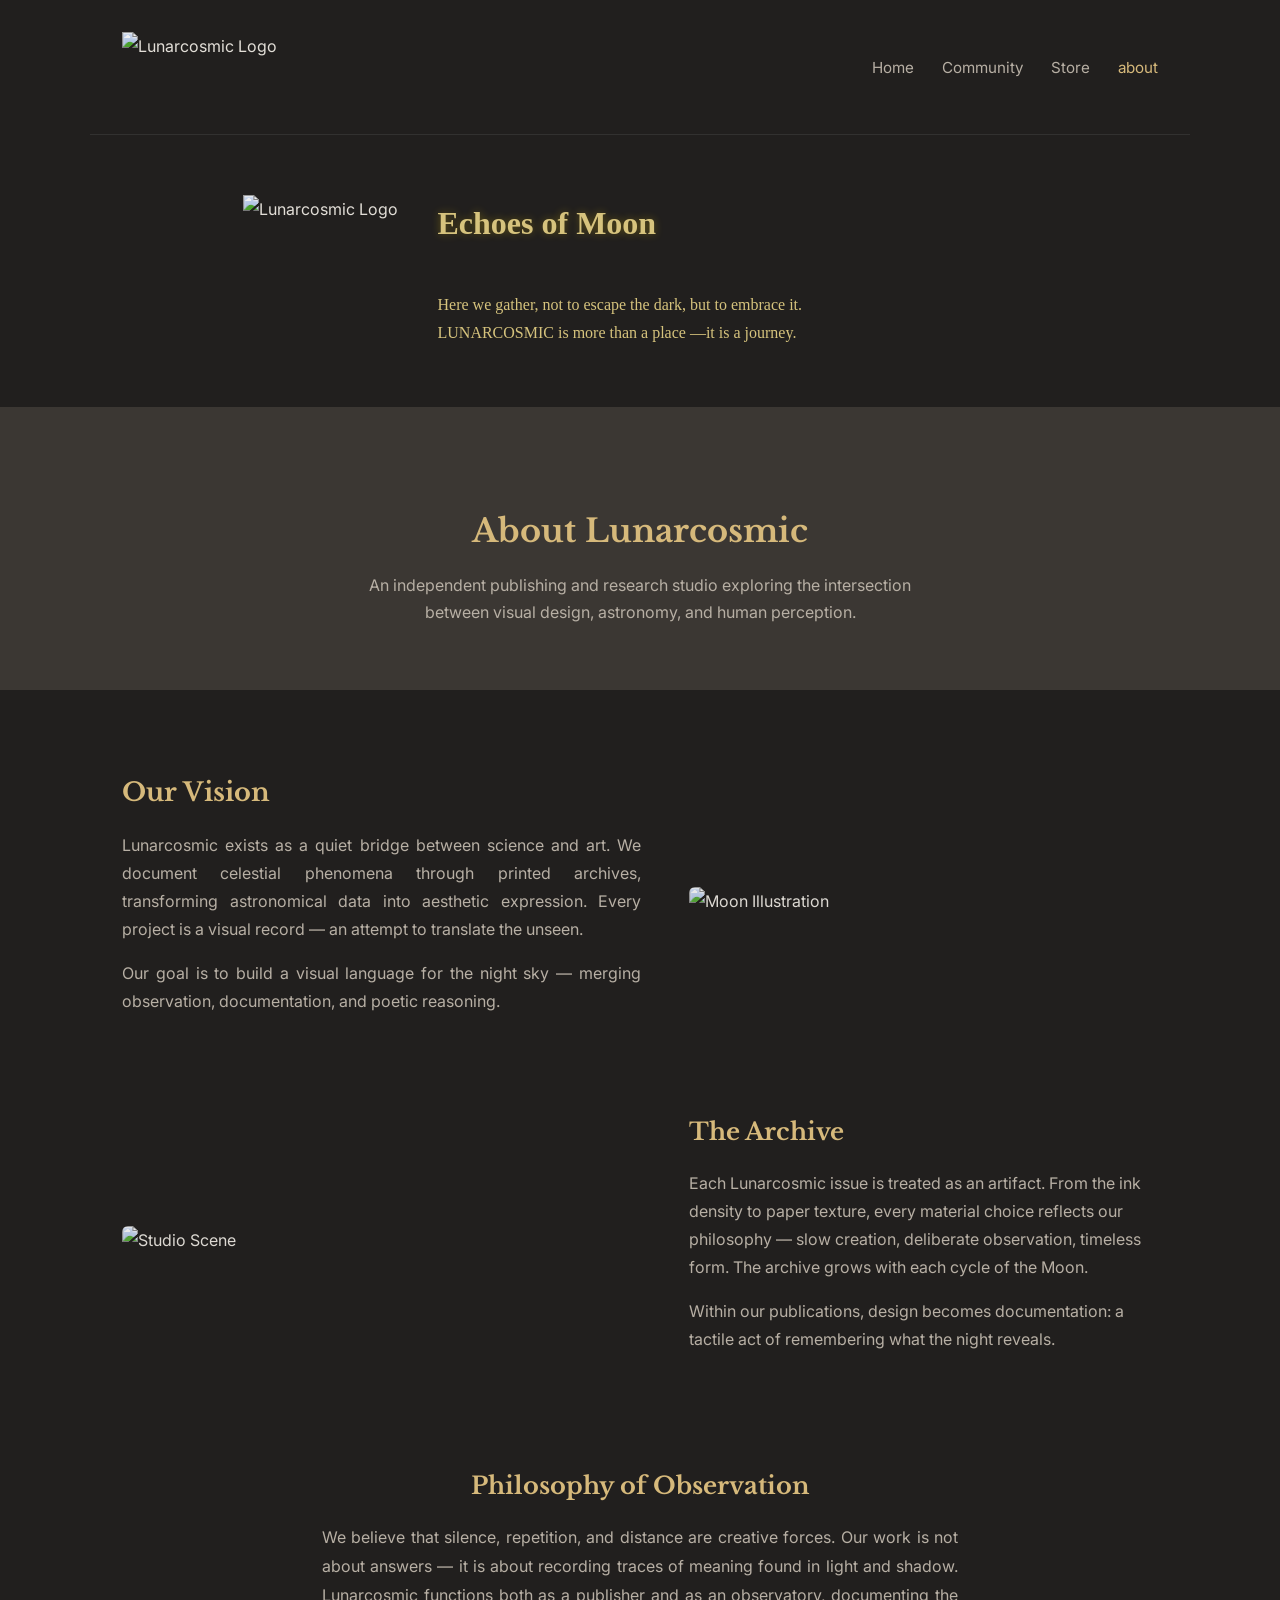
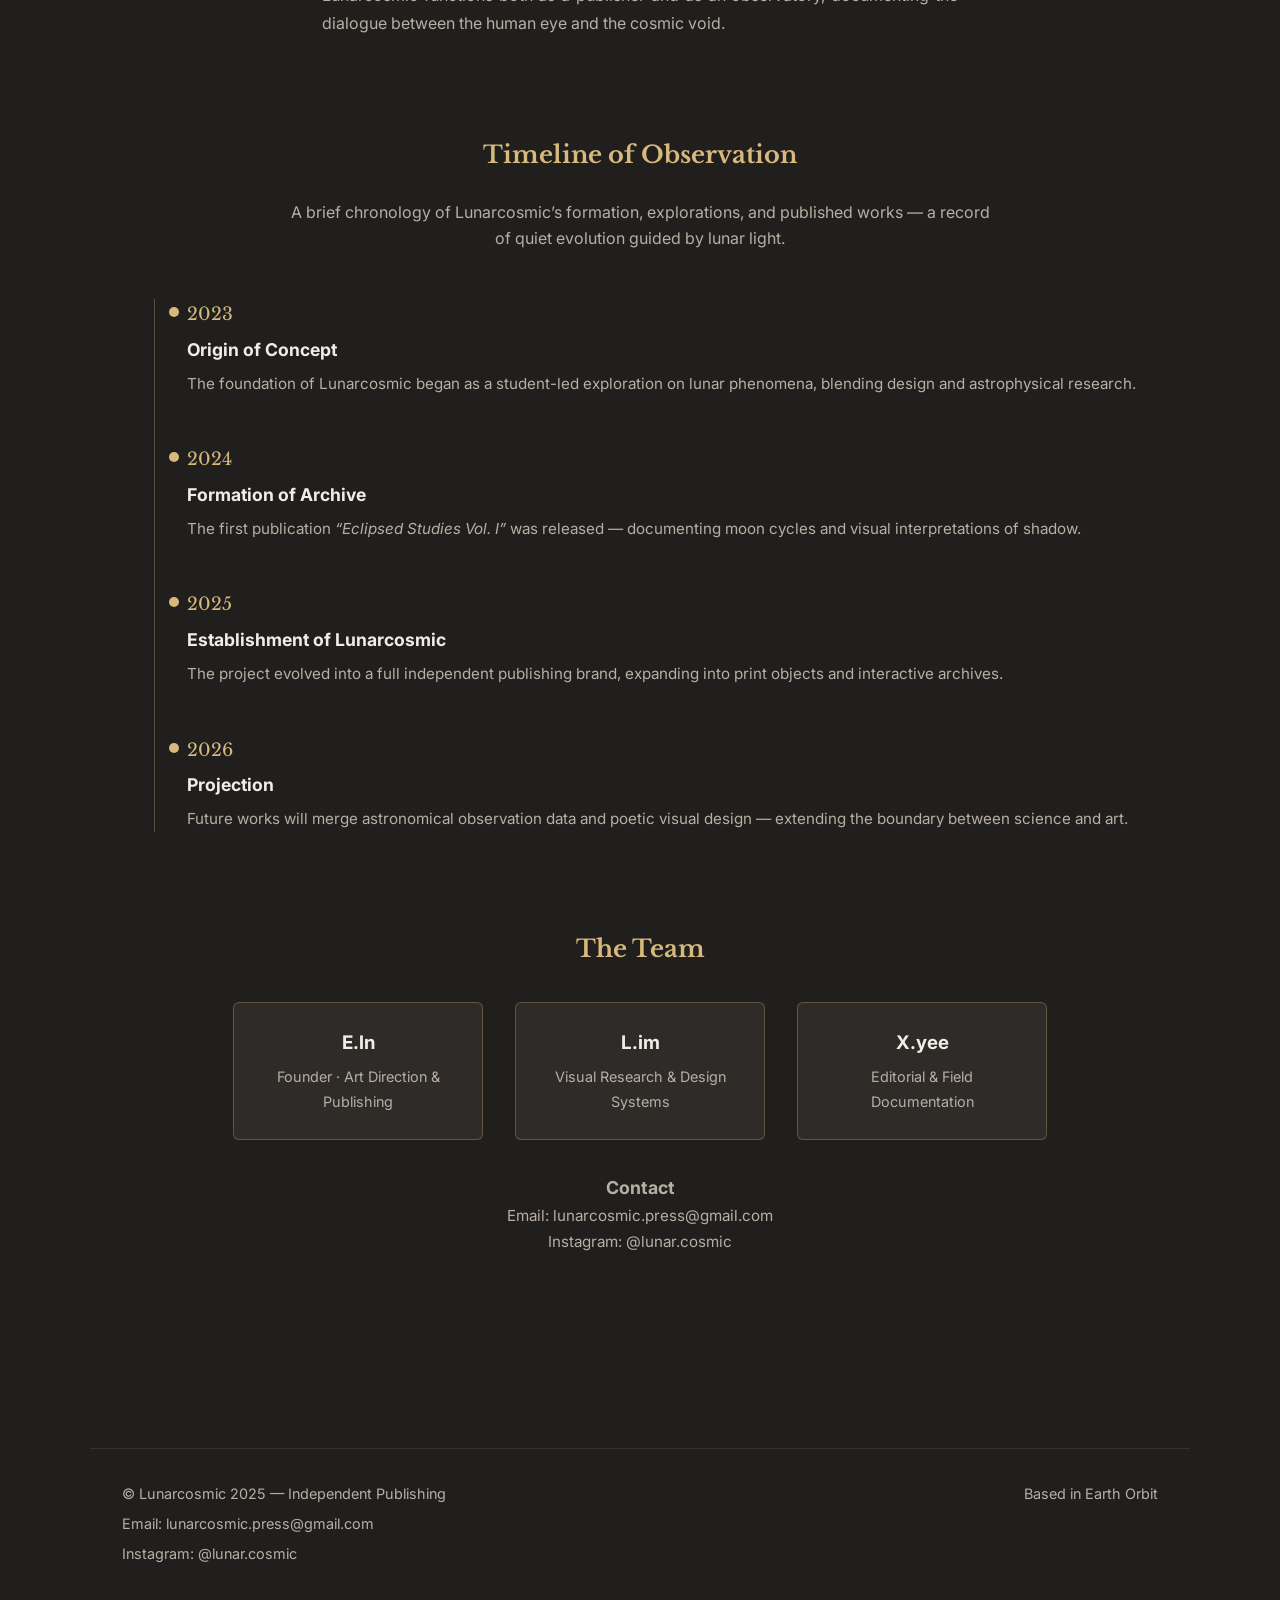
==== about.html @ 2472b433 "Update about.html" ====
<!DOCTYPE html>
<html lang="en">

<head>
    <meta charset="UTF-8">
    <meta name="viewport" content="width=device-width, initial-scale=1.0">
    <title>About — Lunarcosmic</title>
    <link rel="stylesheet" href="css/styles.css">
</head>

<body>

    <!-- HEADER -->
    <header class="header">
        <div class="brand">
            <img src="images/logo.png" alt="Lunarcosmic Logo" class="logo-img">
        </div>
        <nav>
            <nav>
  <a href="index.html">Home</a>
  <a href="community.html">Community</a>
  <a href="store.html">Store</a>
  <a href="about.html" class="active">about</a></a>
</nav>

        </nav>
    </header>

    <!-- intro-section -->
    <section class="intro-section">
        <div class="intro-image">
            <img src="images/logo2.png" alt="Lunarcosmic Logo" class="logo2-img">
        </div>
        <div class="intro-text">
            <h2>Echoes of Moon</h2>
            <p>
                <br>
                Here we gather, not to escape the dark, but to embrace it.<br>
                LUNARCOSMIC is more than a place —it is a journey.
            </p>
        </div>
    </section>

    <!-- HERO -->
    <section class="about-hero">
        <h1>About Lunarcosmic</h1>
        <p>An independent publishing and research studio exploring the intersection between visual design, astronomy,
            and human perception.</p>
    </section>

    <!-- MISSION -->
    <section class="about-mission">
        <div class="mission-text">
            <h2>Our Vision</h2>
            <p>Lunarcosmic exists as a quiet bridge between science and art. We document celestial phenomena through
                printed archives,
                transforming astronomical data into aesthetic expression. Every project is a visual record — an attempt
                to translate the unseen.</p>
            <p>Our goal is to build a visual language for the night sky — merging observation, documentation, and poetic
                reasoning.</p>
        </div>
        <div class="mission-img">
            <img src="images/about-moon.jpg" alt="Moon Illustration">
        </div>
    </section>

    <!-- ARCHIVE SECTION -->
    <section class="about-archive">
        <div class="archive-image">
            <img src="images/about-lab.png" alt="Studio Scene">
        </div>
        <div class="archive-text">
            <h2>The Archive</h2>
            <p>Each Lunarcosmic issue is treated as an artifact. From the ink density to paper texture, every material
                choice reflects
                our philosophy — slow creation, deliberate observation, timeless form. The archive grows with each cycle
                of the Moon.</p>
            <p>Within our publications, design becomes documentation: a tactile act of remembering what the night
                reveals.</p>
        </div>
    </section>

    <!-- PHILOSOPHY -->
    <section class="about-philosophy">
        <h2>Philosophy of Observation</h2>
        <p>We believe that silence, repetition, and distance are creative forces.
            Our work is not about answers — it is about recording traces of meaning found in light and shadow.
            Lunarcosmic functions both as a publisher and as an observatory, documenting the dialogue between the human
            eye and the cosmic void.</p>
    </section>

    <!-- TIMELINE -->
    <section class="about-timeline">
        <h2>Timeline of Observation</h2>
        <p class="timeline-intro">A brief chronology of Lunarcosmic’s formation, explorations, and published works —
            a record of quiet evolution guided by lunar light.</p>

        <div class="timeline">
            <div class="timeline-item">
                <div class="year">2023</div>
                <div class="desc">
                    <h3>Origin of Concept</h3>
                    <p>The foundation of Lunarcosmic began as a student-led exploration on lunar phenomena, blending
                        design and astrophysical research.</p>
                </div>
            </div>

            <div class="timeline-item">
                <div class="year">2024</div>
                <div class="desc">
                    <h3>Formation of Archive</h3>
                    <p>The first publication <em>“Eclipsed Studies Vol. I”</em> was released — documenting moon cycles
                        and visual interpretations of shadow.</p>
                </div>
            </div>

            <div class="timeline-item">
                <div class="year">2025</div>
                <div class="desc">
                    <h3>Establishment of Lunarcosmic</h3>
                    <p>The project evolved into a full independent publishing brand, expanding into print objects and
                        interactive archives.</p>
                </div>
            </div>

            <div class="timeline-item">
                <div class="year">2026</div>
                <div class="desc">
                    <h3>Projection</h3>
                    <p>Future works will merge astronomical observation data and poetic visual design — extending the
                        boundary between science and art.</p>
                </div>
            </div>
        </div>
    </section>


    <!-- TEAM / CONTACT -->
    <section class="about-team">
        <h2>The Team</h2>
        <div class="team-list">
            <div class="team-member">
                <h3>E.ln</h3>
                <p>Founder · Art Direction & Publishing</p>
            </div>
            <div class="team-member">
                <h3>L.im</h3>
                <p>Visual Research & Design Systems</p>
            </div>
            <div class="team-member">
                <h3>X.yee</h3>
                <p>Editorial & Field Documentation</p>
            </div>
        </div>

        <div class="contact">
            <h3>Contact</h3>
            <p>Email: lunarcosmic.press@gmail.com</p>
            <p>Instagram: @lunar.cosmic</p>
        </div>
    </section>

    <!-- FOOTER -->
    <footer class="footer">
        <div class="footer-left">
            <p>© Lunarcosmic 2025 — Independent Publishing</p>
            <p>Email: lunarcosmic.press@gmail.com</p>
            <p>Instagram: @lunar.cosmic</p>
        </div>
        <div class="footer-right">
            <p>Based in Earth Orbit</p>
        </div>
    </footer>
<script src="js/music.js"></script>

</body>


</html>
---- css/styles.css ----
@import url('https://fonts.googleapis.com/css2?family=Inter:wght@400;600&family=Libre+Baskerville:wght@400;700&display=swap');

/* Brand container */
.brand {
  display: flex;
  align-items: center;
  gap: 0.6rem;
}

/* Logo image */
.logo-img {
  height: 70px;
  /* 调整大小 */
  width: auto;
  object-fit: contain;
  filter: brightness(0.9) contrast(1.1);
}

/* Logo text */
.logo-text {
  font-family: "Libre Baskerville", serif;
  font-weight: 700;
  font-size: 1.3rem;
  letter-spacing: 2px;
  color: var(--ink);
}

.logo-img {
  opacity: 2.0;
  transition: opacity 0.3s ease;
}

.brand:hover .logo-img {
  opacity: 1;
}


:root {
  --bg: #211f1e;
  --section-bg: #3b3733;
  --ink: #f1ede6;
  --muted: #b7afa4;
  --accent: #d6b97b;
  --transition: 0.3s ease;
  --max-width: 1100px;
}

* {
  box-sizing: border-box;
  margin: 0;
  padding: 0;
}

body {
  background: var(--bg);
  color: var(--ink);
  font-family: "Inter", sans-serif;
  line-height: 1.75;
}

/* HEADER */
.header {
  max-width: var(--max-width);
  margin: 0 auto;
  padding: 2rem 2rem;
  display: flex;
  justify-content: space-between;
  align-items: center;
  border-bottom: 1px solid rgba(255, 255, 255, 0.08);
}

.logo {
  font-family: "Libre Baskerville", serif;
  font-weight: 700;
  letter-spacing: 2px;
}

nav a {
  text-decoration: none;
  color: var(--muted);
  margin-left: 1.5rem;
  font-size: 0.95rem;
  transition: color var(--transition);
}

nav a:hover,
nav a.active {
  color: var(--accent);
}

/* HERO SECTION */
.hero {
  max-width: var(--max-width);
  margin: 5rem auto 4rem;
  padding: 0 2rem;
}

.hero h1 {
  font-family: "Libre Baskerville", serif;
  font-size: 2.3rem;
  color: var(--accent);
  margin-bottom: 1.2rem;
}

.hero p {
  margin-bottom: 1.3rem;
  color: var(--muted);
  text-align: justify;
  font-size: 1rem;
}

.manifesto {
  text-align: center;
  margin: 5rem auto;
  color: var(--muted);
  font-family: "Libre Baskerville", serif;
}

.manifesto blockquote {
  font-size: 1.2rem;
  font-style: italic;
  margin-bottom: 0.5rem;
  color: #b7afa4;
}

/* ===== ARCHIVE COMMENTS SECTION ===== */
.archive-comments {
  background: var(--bg);
  max-width: var(--max-width);
  margin: 6rem auto;
  padding: 0 2rem;
  text-align: center;
}

.archive-comments h2 {
  font-family: "Libre Baskerville", serif;
  font-size: 1.6rem;
  color: var(--accent);
  margin-bottom: 0.5rem;
}

.archive-comments .subtext {
  color: var(--muted);
  margin-bottom: 2.5rem;
  font-size: 0.95rem;
}

.comment-grid {
  display: grid;
  grid-template-columns: repeat(auto-fit, minmax(300px, 1fr));
  gap: 2rem;
}

.comment-card {
  background: rgba(80, 74, 68, 0.3);
  /* 半透明档案感 */
  border: 1px solid rgba(214, 185, 123, 0.3);
  border-radius: 6px;
  padding: 1.5rem;
  text-align: left;
  color: var(--ink);
  font-size: 0.95rem;
  position: relative;
  transition: transform 0.3s ease, border-color 0.3s ease;
  backdrop-filter: blur(6px);
}

.comment-card:hover {
  transform: translateY(-4px);
  border-color: var(--accent);
}

.card-header {
  display: flex;
  justify-content: space-between;
  font-family: "Inter", sans-serif;
  font-size: 0.8rem;
  color: var(--muted);
  margin-bottom: 1rem;
}

.comment-card p {
  font-family: "Libre Baskerville", serif;
  font-style: italic;
  color: var(--ink);
  line-height: 1.6;
  margin-bottom: 1rem;
}

.card-footer {
  text-align: right;
  color: var(--muted);
  font-size: 0.85rem;
  border-top: 1px dashed rgba(255, 255, 255, 0.1);
  padding-top: 0.6rem;
}

.archive-btn {
  margin-top: 3rem;
}

.archive-btn .btn {
  background: transparent;
  border: 1px solid var(--accent);
  color: var(--accent);
  padding: 0.5rem 1.2rem;
  text-decoration: none;
  transition: all 0.3s ease;
}

.archive-btn .btn:hover {
  background: var(--accent);
  color: var(--bg);
}


/* PRODUCT PREVIEW */
.preview {
  background: var(--section-bg);
  padding: 5rem 2rem;
}

.preview h2 {
  font-family: "Libre Baskerville", serif;
  font-size: 1.6rem;
  color: var(--accent);
  text-align: center;
  margin-bottom: 3rem;
}

.grid {
  max-width: var(--max-width);
  margin: 0 auto;
  display: grid;
  grid-template-columns: repeat(auto-fit, minmax(280px, 1fr));
  gap: 2rem;
}

.card {
  background: #2f2b27;
  border: 1px solid rgba(255, 255, 255, 0.05);
  border-radius: 6px;
  overflow: hidden;
  transition: transform 0.3s ease;
}

.card:hover {
  transform: translateY(-5px);
}

.card img {
  width: 100%;
  height: auto;
  display: block;
  filter: grayscale(0.3);
}

.card-content {
  padding: 1.5rem;
}

.card h3 {
  font-family: "Libre Baskerville", serif;
  color: var(--ink);
  margin-bottom: 0.5rem;
  font-size: 1.1rem;
}

.card p {
  color: var(--muted);
  font-size: 0.95rem;
  margin-bottom: 1rem;
}

.btn {
  text-decoration: none;
  color: var(--accent);
  border: 1px solid var(--accent);
  padding: 0.4rem 0.8rem;
  font-size: 0.9rem;
  transition: all 0.3s ease;
}

.btn:hover {
  background: var(--accent);
  color: var(--bg);
}

/* FOOTER */
.footer {
  border-top: 1px solid rgba(255, 255, 255, 0.08);
  max-width: var(--max-width);
  margin: 0 auto;
  padding: 2rem;
  display: flex;
  justify-content: space-between;
  color: var(--muted);
  font-size: 0.9rem;
}

.footer-left p {
  margin-bottom: 0.3rem;
}

@media (max-width: 700px) {
  .footer {
    flex-direction: column;
    gap: 1rem;
    text-align: center;
  }
}

body {
  background: var(--bg) url('assets/images/texture.png');
  background-size: cover;
  background-blend-mode: multiply;
}

.newsletter {
  text-align: center;
  background: var(--section-bg);
  padding: 3rem 2rem;
}

.newsletter input {
  background: transparent;
  border: 1px solid var(--muted);
  color: var(--ink);
  padding: 0.5rem 1rem;
  width: 220px;
}

.newsletter button {
  background: var(--accent);
  border: none;
  color: var(--bg);
  padding: 0.5rem 1.2rem;
  margin-left: 0.5rem;
  cursor: pointer;
}

/* ===== COMMUNITY PAGE ===== */
.community-hero {
  max-width: var(--max-width);
  margin: 4rem auto 3rem;
  padding: 0 2rem;
  text-align: center;
}

.community-hero h1 {
  font-family: "Libre Baskerville", serif;
  color: var(--accent);
  font-size: 2rem;
  margin-bottom: 0.5rem;
}

.community-hero p {
  color: var(--muted);
  font-size: 1rem;
  line-height: 1.7;
}

/* Blog Grid */
.community-feed {
  max-width: var(--max-width);
  margin: 0 auto;
  display: grid;
  grid-template-columns: repeat(auto-fit, minmax(300px, 1fr));
  gap: 2rem;
  padding: 2rem;
}

.post-card {
  background: rgba(80, 74, 68, 0.3);
  border: 1px solid rgba(214, 185, 123, 0.3);
  border-radius: 6px;
  padding: 1.5rem;
  backdrop-filter: blur(6px);
  transition: transform 0.3s ease, border-color 0.3s ease;
}

.post-card:hover {
  transform: translateY(-5px);
  border-color: var(--accent);
}

.post-header {
  display: flex;
  justify-content: space-between;
  font-size: 0.8rem;
  color: var(--muted);
  margin-bottom: 0.8rem;
}

.post-card h3 {
  font-family: "Libre Baskerville", serif;
  color: var(--ink);
  margin-bottom: 0.5rem;
  font-size: 1.1rem;
}

.post-card p {
  color: var(--muted);
  font-size: 0.95rem;
  line-height: 1.6;
}

/* Load Button */
.load-more {
  text-align: center;
  margin: 3rem 0;
}

#loadMoreBtn {
  background: transparent;
  border: 1px solid var(--accent);
  color: var(--accent);
  padding: 0.6rem 1.5rem;
  font-size: 0.9rem;
  cursor: pointer;
  transition: all 0.3s ease;
}

#loadMoreBtn:hover {
  background: var(--accent);
  color: var(--bg);
}

/* ====== LIKE BUTTON ====== */
.post-actions {
  display: flex;
  justify-content: flex-end;
  align-items: center;
  margin-top: 1rem;
  gap: 0.5rem;
  color: var(--muted);
  font-size: 0.9rem;
  user-select: none;
}

.like-btn {
  display: inline-flex;
  align-items: center;
  cursor: pointer;
  transition: color 0.3s ease;
}

.like-btn svg {
  width: 20px;
  height: 20px;
  margin-right: 4px;
  stroke: var(--muted);
  stroke-width: 1.5;
  fill: none;
  transition: stroke 0.3s ease, fill 0.3s ease;
}

.like-btn.liked svg {
  stroke: var(--accent);
  fill: rgba(214, 185, 123, 0.15);
}

.like-btn:hover svg {
  stroke: var(--accent);
}

/* ===== ADD OBSERVATION BUTTON ===== */
.add-observation {
  text-align: center;
  margin: 2rem 0;
}

#openFormBtn {
  background: transparent;
  border: 1px solid var(--accent);
  color: var(--accent);
  padding: 0.6rem 1.2rem;
  cursor: pointer;
  transition: all 0.3s ease;
}

#openFormBtn:hover {
  background: var(--accent);
  color: var(--bg);
}

/* ===== FORM POPUP OVERLAY ===== */
.form-overlay {
  display: none;
  position: fixed;
  top: 0;
  left: 0;
  width: 100%;
  height: 100%;
  background: rgba(20, 18, 16, 0.85);
  backdrop-filter: blur(6px);
  z-index: 1000;
  justify-content: center;
  align-items: center;
}

.form-box {
  background: rgba(80, 74, 68, 0.3);
  border: 1px solid rgba(214, 185, 123, 0.3);
  border-radius: 6px;
  padding: 2rem;
  width: 90%;
  max-width: 480px;
  color: var(--ink);
  font-family: "Inter", sans-serif;
}

.form-box h2 {
  text-align: center;
  color: var(--accent);
  font-family: "Libre Baskerville", serif;
  margin-bottom: 1.5rem;
}

.form-box label {
  display: block;
  font-size: 0.9rem;
  color: var(--muted);
  margin-bottom: 0.3rem;
}

.form-box input,
.form-box textarea {
  width: 100%;
  background: rgba(255, 255, 255, 0.05);
  border: 1px solid rgba(255, 255, 255, 0.15);
  color: var(--ink);
  font-size: 0.9rem;
  padding: 0.6rem;
  margin-bottom: 1rem;
  border-radius: 4px;
}

.form-actions {
  display: flex;
  justify-content: space-between;
}

.form-actions button {
  border: 1px solid var(--accent);
  background: transparent;
  color: var(--accent);
  padding: 0.5rem 1rem;
  cursor: pointer;
  transition: all 0.3s ease;
}

.form-actions button:hover {
  background: var(--accent);
  color: var(--bg);
}

/* ===== STORE PAGE ===== */
.store-hero {
  max-width: var(--max-width);
  margin: 4rem auto 3rem;
  padding: 0 2rem;
  text-align: center;
}

.store-hero h1 {
  font-family: "Libre Baskerville", serif;
  font-size: 2rem;
  color: var(--accent);
  margin-bottom: 0.5rem;
}

.store-hero p {
  color: var(--muted);
  font-size: 1rem;
  line-height: 1.7;
  max-width: 680px;
  margin: 0 auto;
}

/* PRODUCT GALLERY */
.product-gallery {
  max-width: var(--max-width);
  margin: 0 auto;
  padding: 2rem;
  display: flex;
  flex-direction: column;
  gap: 4rem;
}

/* PRODUCT CARD */
.product-card {
  display: flex;
  flex-wrap: nowrap;
  background: rgba(80, 74, 68, 0.3);
  border: 1px solid rgba(214, 185, 123, 0.3);
  border-radius: 10px;
  padding: 2.5rem;
  gap: 3rem;
  align-items: center;
  backdrop-filter: blur(8px);
  max-width: 1100px;
  margin: 100px;
}

.product-images {
  flex: 1 1 300px;
  position: relative;
  overflow: hidden;
  border-radius: 6px;
}

.product-images img {
  width: 100%;
  height: auto;
  display: block;
  transition: transform 0.4s ease;
}

.product-images:hover img {
  transform: scale(1.05);
}

.product-card {
  min-height: 480px;
  /* 加高度 */
}


/* SLIDE CONTROLS */
.slide-controls {
  position: absolute;
  top: 50%;
  width: 100%;
  display: flex;
  justify-content: space-between;
  transform: translateY(-50%);
}

.slide-controls button {
  background: rgba(43, 39, 36, 0.7);
  border: 1px solid rgba(214, 185, 123, 0.3);
  color: var(--accent);
  cursor: pointer;
  font-size: 1rem;
  padding: 0.3rem 0.6rem;
}

/* INFO SIDE */
.product-info {
  flex: 1 1 280px;
}

.product-info h2 {
  font-family: "Libre Baskerville", serif;
  color: var(--ink);
  font-size: 1.4rem;
  margin-bottom: 0.6rem;
}

.product-info p {
  color: var(--muted);
  font-size: 0.95rem;
  margin-bottom: 1rem;
}

.detail-link {
  color: var(--accent);
  text-decoration: underline;
  cursor: pointer;
}

.product-actions {
  display: flex;
  gap: 0.8rem;
}

.action-btn {
  border: 1px solid var(--accent);
  background: transparent;
  color: var(--accent);
  padding: 0.5rem 1.2rem;
  cursor: pointer;
  transition: all 0.3s ease;
}

.action-btn:hover {
  background: var(--accent);
  color: var(--bg);
}

/* POPUP DETAIL */
.detail-popup {
  display: none;
  position: fixed;
  top: 0;
  left: 0;
  width: 100%;
  height: 100%;
  background: rgba(20, 18, 16, 0.85);
  backdrop-filter: blur(6px);
  justify-content: center;
  align-items: center;
  z-index: 2000;
}

.detail-content {
  background: rgba(80, 74, 68, 0.3);
  border: 1px solid rgba(214, 185, 123, 0.3);
  border-radius: 6px;
  color: var(--ink);
  width: 90%;
  max-width: 600px;
  padding: 2rem;
  position: relative;
}

.close-detail {
  position: absolute;
  top: 10px;
  right: 15px;
  cursor: pointer;
  color: var(--accent);
  font-size: 1.3rem;
}

/* ===== ABOUT PAGE ===== */

.about-hero {
  text-align: center;
  padding: 6rem 2rem 4rem;
  background: var(--section-bg);
}

.about-hero h1 {
  font-family: "Libre Baskerville", serif;
  color: var(--accent);
  font-size: 2rem;
  margin-bottom: 0.8rem;
}

.about-hero p {
  color: var(--muted);
  max-width: 600px;
  margin: 0 auto;
  font-size: 1rem;
  line-height: 1.7;
}

/* Mission Section */
.about-mission {
  display: flex;
  flex-wrap: wrap;
  align-items: center;
  gap: 3rem;
  max-width: var(--max-width);
  margin: 5rem auto;
  padding: 0 2rem;
}

.mission-text {
  flex: 1 1 400px;
}

.mission-text h2 {
  color: var(--accent);
  font-family: "Libre Baskerville", serif;
  font-size: 1.6rem;
  margin-bottom: 1rem;
}

.mission-text p {
  color: var(--muted);
  margin-bottom: 1rem;
  text-align: justify;
}

.mission-img {
  flex: 1 1 350px;
}

.mission-img img {
  width: 100%;
  border-radius: 6px;
  opacity: 0.9;
}

/* Archive Section */
.about-archive {
  display: flex;
  flex-wrap: wrap-reverse;
  align-items: center;
  gap: 3rem;
  max-width: var(--max-width);
  margin: 5rem auto;
  padding: 0 2rem;
}

.archive-image {
  flex: 1 1 400px;
}

.archive-image img {
  width: 100%;
  border-radius: 6px;
  opacity: 0.9;
}

.archive-text {
  flex: 1 1 350px;
}

.archive-text h2 {
  color: var(--accent);
  margin-bottom: 1rem;
  font-family: "Libre Baskerville", serif;
}

.archive-text p {
  color: var(--muted);
  margin-bottom: 1rem;
}

/* Philosophy */
.about-philosophy {
  text-align: center;
  max-width: 700px;
  margin: 6rem auto;
  padding: 0 2rem;
}

.about-philosophy h2 {
  color: var(--accent);
  font-family: "Libre Baskerville", serif;
  margin-bottom: 1rem;
}

.about-philosophy p {
  color: var(--muted);
  line-height: 1.8;
  text-align: justify;
}

/* Team Section */
.about-team {
  max-width: var(--max-width);
  margin: 6rem auto;
  padding: 0 2rem 6rem;
  text-align: center;
}

.about-team h2 {
  color: var(--accent);
  font-family: "Libre Baskerville", serif;
  margin-bottom: 2rem;
}

.team-list {
  display: flex;
  flex-wrap: wrap;
  justify-content: center;
  gap: 2rem;
  margin-bottom: 2rem;
}

.team-member {
  background: rgba(80, 74, 68, 0.3);
  border: 1px solid rgba(214, 185, 123, 0.3);
  padding: 1.5rem;
  border-radius: 6px;
  width: 250px;
}

.team-member h3 {
  color: var(--ink);
  margin-bottom: 0.3rem;
}

.team-member p {
  color: var(--muted);
  font-size: 0.9rem;
}

/* Contact Info */
.contact {
  color: var(--muted);
  font-size: 0.95rem;
}


.intro-section {
  display: flex;
  flex-direction: row;
  align-items: flex-start;
  justify-content: center;
  gap: 40px;
  padding: 60px 80px;
}

.logo2-img {
  height: 290px;
  width: auto;
  object-fit: contain;
  filter: brightness(0.9) contrast(1.1);
}

.intro-text {
  flex: 1;
  max-width: 600px;
  color: #d6c37d;
  font-family: "Cinzel", serif;
}

.intro-text h2 {
  font-size: 2rem;
  margin-bottom: 12px;
  text-shadow: 0 0 8px rgba(255, 215, 0, 0.3);
}

/* ===== TIMELINE SECTION ===== */
.about-timeline {
  max-width: var(--max-width);
  margin: 6rem auto;
  padding: 0 2rem;
  text-align: left;
}

.about-timeline h2 {
  color: var(--accent);
  font-family: "Libre Baskerville", serif;
  text-align: center;
  margin-bottom: 1.5rem;
}

.timeline-intro {
  color: var(--muted);
  text-align: center;
  max-width: 700px;
  margin: 0 auto 3rem;
  line-height: 1.6;
}

/* Timeline vertical line */
.timeline {
  position: relative;
  margin-left: 2rem;
  border-left: 1px solid rgba(214, 185, 123, 0.3);
  padding-left: 2rem;
}

/* Each item */
.timeline-item {
  position: relative;
  margin-bottom: 3rem;
}

.timeline-item::before {
  content: "";
  position: absolute;
  left: -1.1rem;
  top: 0.5rem;
  width: 10px;
  height: 10px;
  background: var(--accent);
  border-radius: 50%;
}

.timeline-item .year {
  font-family: "Libre Baskerville", serif;
  color: var(--accent);
  font-size: 1.1rem;
  margin-bottom: 0.3rem;
}

.timeline-item .desc h3 {
  color: var(--ink);
  font-size: 1.1rem;
  margin-bottom: 0.4rem;
}

.timeline-item .desc p {
  color: var(--muted);
  line-height: 1.6;
  font-size: 0.95rem;
  text-align: justify;
}

/* Responsive */
@media (max-width: 768px) {
  .timeline {
    margin-left: 1rem;
    padding-left: 1.5rem;
  }

}

/* -------- 手机与平板响应式调整 -------- */
@media (max-width: 768px) {
    body {
        padding: 10px;
    }

    nav {
        flex-direction: column;
        align-items: center;
    }

    nav a {
        display: block;
        margin: 5px 0;
    }

    .container, .grid {
        display: grid;
        grid-template-columns: 1fr; /* 一列 */
        gap: 10px;
    }

    img {
        max-width: 100%;
        height: auto;
    }

    /* 如果有文字和图片并排的区域，可以强制堆叠 */
    .section {
        flex-direction: column;
        text-align: center;
    }
}

/* 📱 让商品卡片在手机上更好看 */
@media (max-width: 768px) {
    .product-card {
        display: flex;
        flex-direction: column; /* 改为上下排列 */
        align-items: center;
        text-align: center;
        width: 100%;
        margin: 20px 0;
    }

    .product-card img {
        width: 80%; /* 图片宽度缩放到合适比例 */
        height: auto;
        margin-bottom: 10px;
        border-radius: 10px;
    }

    .product-info {
        width: 90%;
        margin: 0 auto;
    }

    .product-actions {
        display: flex;
        justify-content: center;
        flex-wrap: wrap;
        gap: 10px;
    }

    .product-actions button {
        width: auto;
        min-width: 120px;
    }
}
/* ======== 📱 手机端排版修复强力版 ======== */
@media (max-width: 768px) {
  .product-card {
    display: flex !important;
    flex-direction: column !important;
    align-items: center !important;
    justify-content: center !important;
    text-align: center !important;
    width: 90% !important;
    margin: 20px auto !important;
  }

  .product-card img {
    width: 80% !important;
    height: auto !important;
    margin-bottom: 15px !important;
    border-radius: 10px;
  }

  .product-info {
    width: 90% !important;
    margin: 0 auto !important;
    text-align: center !important;
  }

  .product-actions {
    display: flex !important;
    justify-content: center !important;
    flex-wrap: wrap !important;
    gap: 10px !important;
  }

  .product-actions button {
    width: auto !important;
    min-width: 120px !important;
    padding: 10px 16px !important;
  }
}
/* ========= 📱 Store Product Card 手机端修复 ========= */
@media (max-width: 768px) {
  .product-gallery {
    display: flex !important;
    flex-direction: column !important;
    align-items: center !important;
    gap: 2rem !important;
    padding: 1rem !important;
  }

  .product-card {
    display: flex !important;
    flex-direction: column !important;
    align-items: center !important;
    justify-content: flex-start !important;
    width: 90% !important;
    max-width: 400px !important;
    background: rgba(25, 25, 25, 0.7);
    border: 1px solid rgba(220, 200, 120, 0.3);
    border-radius: 14px;
    box-shadow: 0 0 18px rgba(255, 255, 255, 0.05);
    padding: 1.5rem !important;
    text-align: center;
  }

  .product-images {
    position: relative;
    width: 100%;
    max-width: 280px;
    margin-bottom: 1rem;
  }

  .product-images img {
    width: 100%;
    height: auto;
    border-radius: 10px;
  }

  .slide-controls {
    position: absolute;
    top: 45%;
    left: 0;
    width: 100%;
    display: flex;
    justify-content: space-between;
    padding: 0 0.5rem;
  }

  .slide-controls button {
    background: rgba(0, 0, 0, 0.4);
    color: #d4af37;
    border: none;
    border-radius: 6px;
    font-size: 1.4rem;
    width: 30px;
    height: 30px;
  }

  .product-info {
    width: 100%;
  }

  .product-info h2 {
    font-size: 1.4rem;
    margin-bottom: 0.5rem;
    color: #f4e7b3;
  }

  .product-info p {
    font-size: 1rem;
    line-height: 1.6;
    margin-bottom: 1rem;
    color: #d8d8d8;
  }

  .detail-link {
    display: inline-block;
    color: #d4af37;
    font-weight: bold;
    margin-bottom: 1rem;
  }

  .product-actions {
    display: flex;
    justify-content: center;
    gap: 10px;
    flex-wrap: wrap;
  }

  .product-actions button {
    border: 1px solid #d4af37;
    background: transparent;
    color: #d4af37;
    border-radius: 6px;
    padding: 8px 14px;
    font-size: 0.9rem;
  }

  .product-actions button:hover {
    background: #d4af37;
    color: #111;
  }
}
  /* === Fine-tune vertical spacing === */
  .product-card {
    padding: 1rem !important;
  }

  .product-images {
    margin-bottom: 0.5rem !important;
  }

  .product-info h2 {
    margin-top: 0.2rem !important;
    margin-bottom: 0.3rem !important;
    line-height: 1.2;
  }

  .product-info p {
    margin-top: 0.2rem !important;
    margin-bottom: 0.8rem !important;
  }

  .slide-controls {
    bottom: 0;
    top: auto !important;
    transform: translateY(50%);
  }

  /* Optional: slightly reduce the card width so content feels centered */
  .product-gallery {
    gap: 1.5rem !important;
  }

  /* Reduce space below detail link */
  .detail-link {
    margin-bottom: 0.5rem !important;
  }

/* =====统一商品图片区比例 + 修正箭头定位===== */

/* 固定图片区比例（4:5，可改成1:1看你喜欢） */
.product-images {
  position: relative;
  width: 100%;
  aspect-ratio: 4 / 5;  /* 可改成 1 / 1 或 3 / 4 */
  overflow: hidden;
  border-radius: 10px;
  background: #222; /* 避免图片空白时出现背景 */
  display: flex;
  align-items: center;
  justify-content: center;
}

/* 图片自动填满框但保持比例，超出则裁切 */

/* 箭头恢复在图片两侧 */
.slide-controls {
  position: absolute;
  top: 50%;
  left: 0;
  width: 100%;
  display: flex;
  justify-content: space-between;
  transform: translateY(-50%);
  padding: 0 10px;
  pointer-events: none;
}

.slide-controls button {
  background: rgba(0, 0, 0, 0.5);
  border: none;
  color: white;
  font-size: 1.5rem;
  padding: 5px 10px;
  border-radius: 50%;
  cursor: pointer;
  pointer-events: all;
  transition: background 0.2s ease;
}

.slide-controls button:hover {
  background: rgba(255, 255, 255, 0.3);
}




/* ===== 修正箭头贴左右居中 ===== */
.slide-controls {
  position: absolute;
  top: 50%;
  left: 0;
  right: 0;
  transform: translateY(-50%);
  display: flex;
  justify-content: space-between;
  align-items: center;
  pointer-events: none; /* 不挡住图片点击 */
}

.slide-controls button {
  background: rgba(0, 0, 0, 0.4);
  color: var(--accent);
  border: none;
  border-radius: 50%;
  width: 34px;
  height: 34px;
  font-size: 1.3rem;
  cursor: pointer;
  pointer-events: auto; /* 让按钮可点 */
  transition: background 0.3s ease;
}

.slide-controls button:hover {
  background: rgba(214, 185, 123, 0.6);
  color: var(--bg);
}


/* 手机端下让比例不变，只是缩小间距 */
@media (max-width: 768px) {
  .product-card {
    width: 90%;
    margin: 0 auto 2rem;
  }
}

/* 🖥 桌面端图片大小限制 */


/* 调整箭头按钮位置 */
.slide-controls {
  position: absolute;
  top: 50%;
  left: 0;
  width: 100%;
  display: flex;
  justify-content: space-between;
  transform: translateY(-50%);
  pointer-events: none;
}

.slide-controls button {
  background: rgba(0, 0, 0, 0.5);
  color: #fff;
  border: none;
  padding: 6px 10px;
  border-radius: 50%;
  cursor: pointer;
  pointer-events: all;
  transition: background 0.3s ease;
}

.slide-controls button:hover {
  background: rgba(0, 0, 0, 0.8);
}

/* 📱 手机端：图片区域稍微小一点 */
@media (max-width: 768px) {
  .product-images {
    height: 220px;
  }
}
/* 🌒 音乐按钮风格化设计 */
.music-button {
  position: fixed;
  top: 20px;
  left: 24px;
  width: 40px;
  height: 40px;
  border-radius: 50%;
  background: radial-gradient(circle at center, rgba(212, 175, 55, 0.15), rgba(0, 0, 0, 0.5));
  border: 1px solid rgba(212, 175, 55, 0.4);
  box-shadow: 0 0 12px rgba(212, 175, 55, 0.3);
  cursor: pointer;
  display: flex;
  align-items: center;
  justify-content: center;
  transition: all 0.4s ease;
  z-index: 999;
}

.music-button:hover {
  box-shadow: 0 0 20px rgba(212, 175, 55, 0.6);
  transform: scale(1.05);
}

/* 音符符号样式 */
.note-symbol {
  font-size: 1.3rem;
  color: #d4af37;
  text-shadow: 0 0 10px rgba(212, 175, 55, 0.6);
  transition: all 0.3s ease;
}

/* 播放中状态 */
.music-button.playing {
  background: radial-gradient(circle at center, rgba(163, 230, 53, 0.25), rgba(0, 0, 0, 0.7));
  box-shadow: 0 0 25px rgba(163, 230, 53, 0.6);
}

.music-button.playing .note-symbol {
  color: #a3e635;
  animation: pulseNote 1.6s infinite alternate;
}

/* 暂停状态带划痕 */
.music-button.paused::after {
  content: "";
  position: absolute;
  width: 2px;
  height: 26px;
  background: rgba(185, 28, 28, 0.9);
  transform: rotate(-25deg);
  box-shadow: 0 0 6px rgba(185, 28, 28, 0.6);
}

@keyframes pulseNote {
  from {
    text-shadow: 0 0 6px rgba(163, 230, 53, 0.4);
  }
  to {
    text-shadow: 0 0 18px rgba(163, 230, 53, 0.8);
  }
}
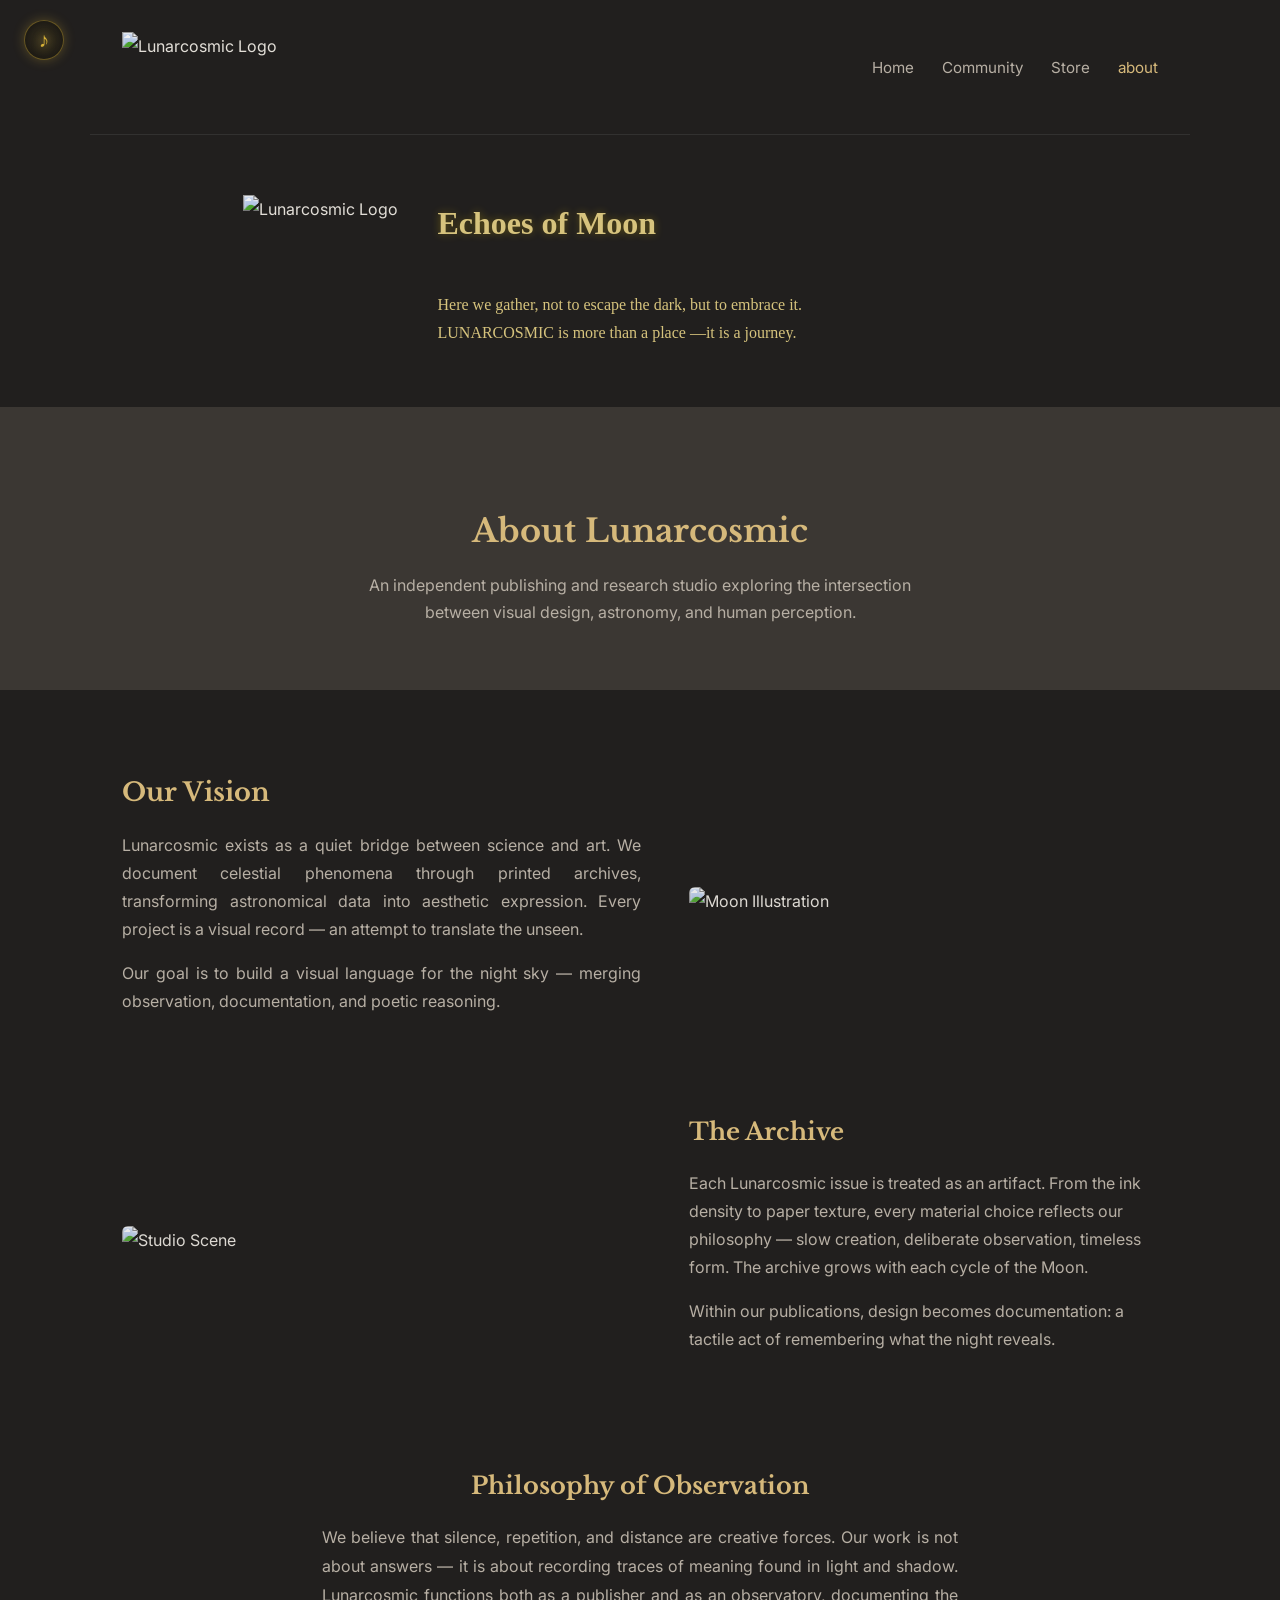
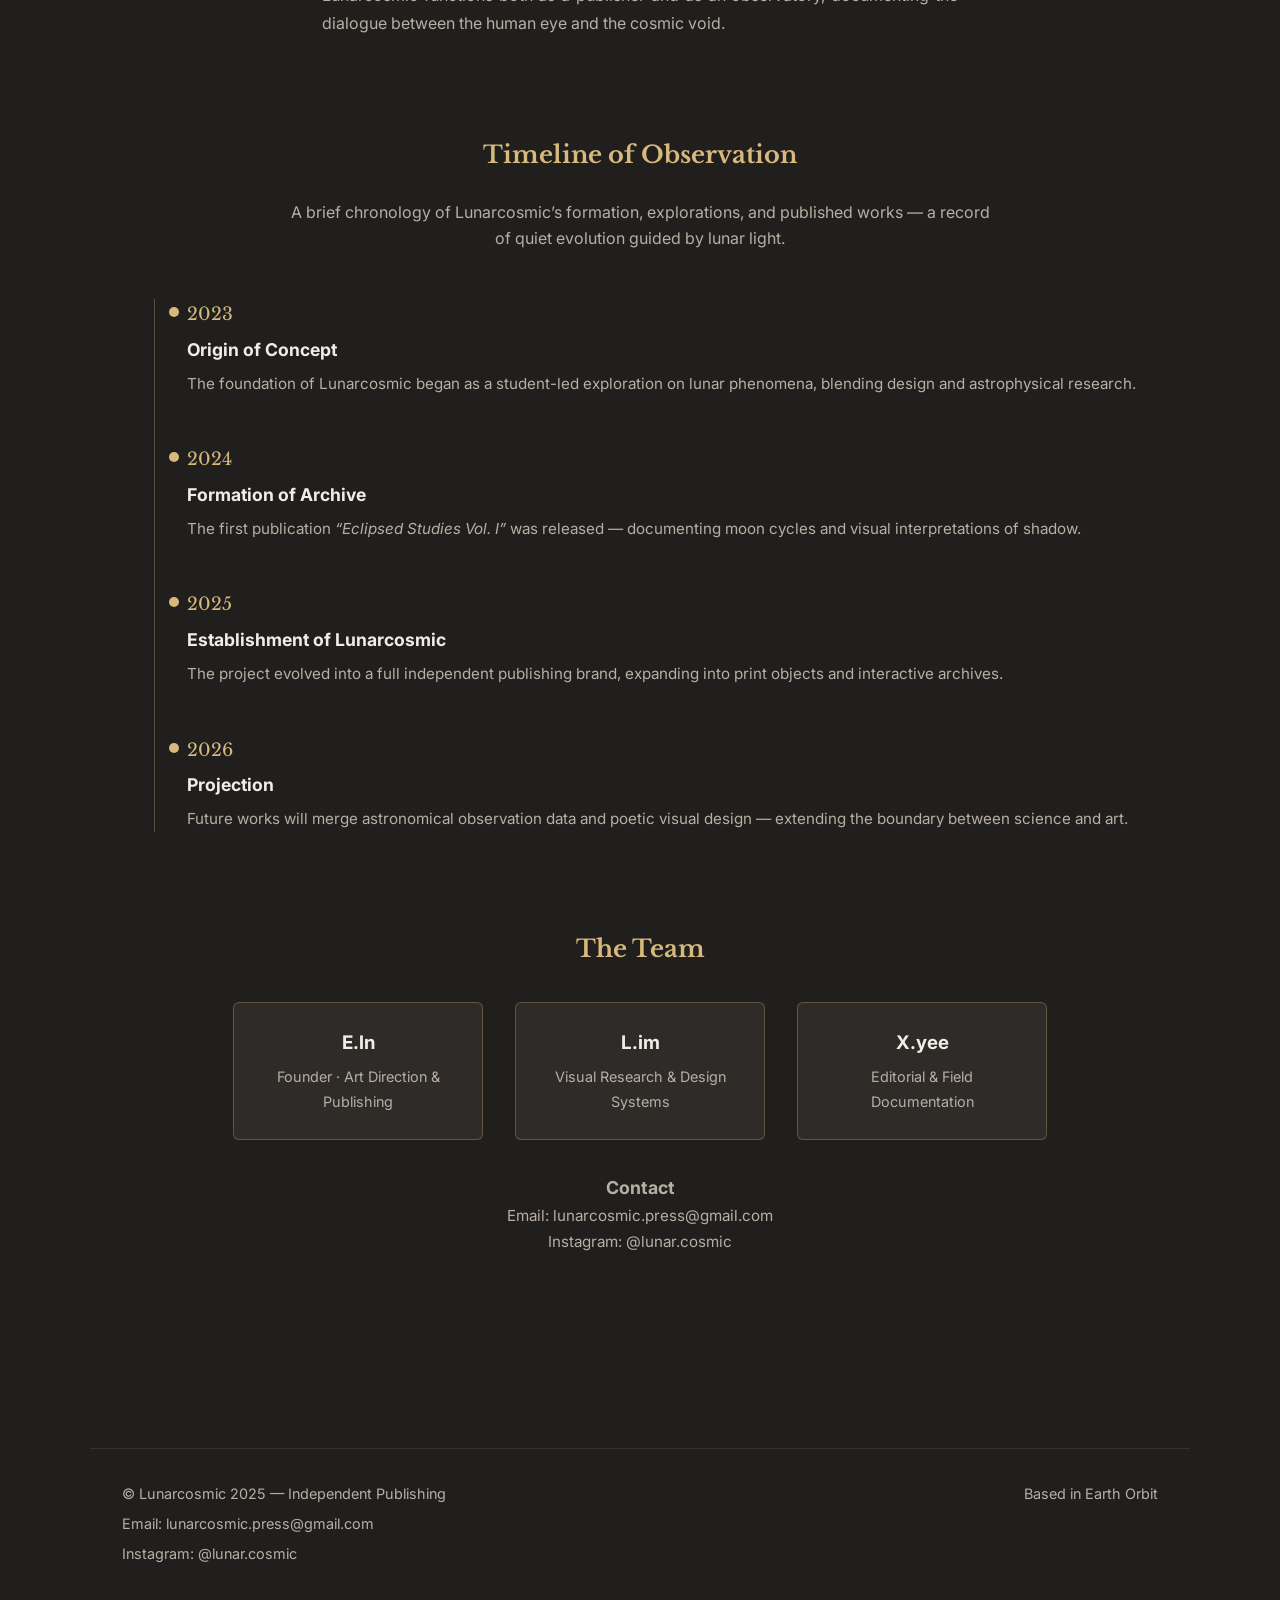
==== commit 9670c54f: "Update about.html" ====
--- a/about.html
+++ b/about.html
@@ -25,6 +25,10 @@
 
         </nav>
     </header>
+<audio id="bgMusic" src="audio/bgmusic.mp3" loop></audio>
+<div id="musicToggle" class="music-button">
+  <span class="note-symbol">♪</span>
+</div>
 
     <!-- intro-section -->
     <section class="intro-section">
@@ -180,3 +184,4 @@
 
 
 
+
